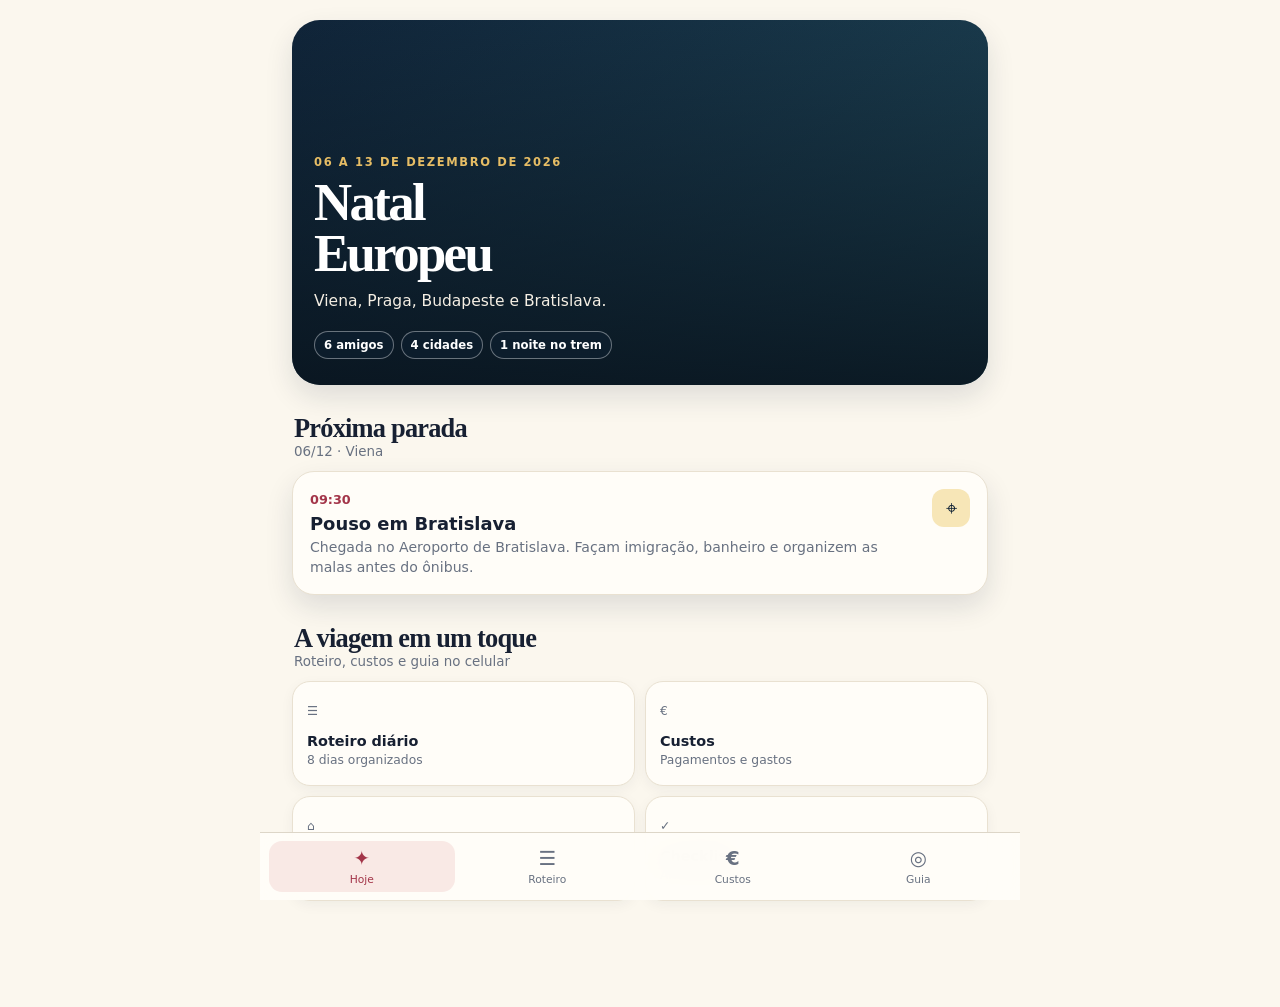
==== index.html @ 15e21fc0 "Publicar PWA do roteiro de Natal 2026 Roteiro interativo, controle de custos, checklist, créditos de" ====
<!doctype html>
<html lang="pt-BR">
<head>
  <meta charset="utf-8">
  <meta name="viewport" content="width=device-width, initial-scale=1, viewport-fit=cover">
  <meta name="theme-color" content="#102235">
  <meta name="description" content="Roteiro interativo de Natal 2026: Viena, Praga, Budapeste e Bratislava.">
  <meta name="apple-mobile-web-app-capable" content="yes">
  <meta name="apple-mobile-web-app-status-bar-style" content="black-translucent">
  <meta name="apple-mobile-web-app-title" content="Natal 2026">
  <link rel="manifest" href="./manifest.json">
  <link rel="apple-touch-icon" href="./assets/icon-192.png">
  <link rel="icon" href="./assets/icon-192.png">
  <link rel="stylesheet" href="./styles.css?v=3">
  <title>Natal 2026 | Roteiro</title>
</head>
<body>
  <main id="app" class="app-shell">
    <section id="screen-home" class="screen is-active" aria-labelledby="home-title"></section>
    <section id="screen-itinerary" class="screen" aria-labelledby="itinerary-title"></section>
    <section id="screen-costs" class="screen" aria-labelledby="costs-title"></section>
    <section id="screen-guide" class="screen" aria-labelledby="guide-title"></section>
  </main>

  <nav class="bottom-nav" aria-label="Navegação principal">
    <button class="nav-button is-active" data-screen="home" type="button"><span class="nav-icon">✦</span><span>Hoje</span></button>
    <button class="nav-button" data-screen="itinerary" type="button"><span class="nav-icon">☰</span><span>Roteiro</span></button>
    <button class="nav-button" data-screen="costs" type="button"><span class="nav-icon">€</span><span>Custos</span></button>
    <button class="nav-button" data-screen="guide" type="button"><span class="nav-icon">◎</span><span>Guia</span></button>
  </nav>

  <dialog id="activity-dialog" class="activity-dialog">
    <article class="dialog-card">
      <button class="dialog-close" type="button" aria-label="Fechar detalhes">×</button>
      <img id="dialog-image" class="dialog-image" alt="">
      <div class="dialog-content">
        <p id="dialog-label" class="eyebrow"></p>
        <h2 id="dialog-title"></h2>
        <p id="dialog-description"></p>
        <div class="dialog-meta">
          <span id="dialog-time"></span>
          <span id="dialog-cost"></span>
        </div>
        <a id="dialog-maps" class="maps-button" href="#" target="_blank" rel="noopener">⌖ Abrir no Google Maps</a>
      </div>
    </article>
  </dialog>

  <template id="toast-template"><div class="toast" role="status"></div></template>
  <script src="./storage.js?v=2"></script>
  <script src="./app.js?v=3"></script>
</body>
</html>
---- styles.css ----
:root {
  --navy: #102235;
  --ink: #172032;
  --cream: #fbf7ee;
  --paper: #fffdf8;
  --gold: #e6bd65;
  --gold-soft: #f7e6b7;
  --wine: #a33549;
  --pine: #205e54;
  --muted: #687181;
  --line: #e9e1d1;
  --shadow: 0 12px 28px rgba(19, 35, 54, .12);
  font-family: Inter, ui-sans-serif, system-ui, -apple-system, BlinkMacSystemFont, "Segoe UI", sans-serif;
  color: var(--ink);
  background: var(--cream);
}
* { box-sizing: border-box; }
html { background: var(--navy); }
body { margin: 0; min-width: 320px; min-height: 100vh; background: var(--cream); }
button, input, select { font: inherit; }
button { cursor: pointer; }
a { color: inherit; }
.app-shell { max-width: 760px; margin: 0 auto; min-height: 100vh; padding-bottom: calc(84px + env(safe-area-inset-bottom)); background: var(--cream); }
.screen { display: none; padding: max(20px, env(safe-area-inset-top)) 18px 22px; }
.screen.is-active { display: block; animation: enter .25s ease; }
@keyframes enter { from { opacity: .45; transform: translateY(6px); } to { opacity: 1; transform: translateY(0); } }

.hero { position: relative; overflow: hidden; min-height: 330px; display: flex; flex-direction: column; justify-content: flex-end; padding: 26px 22px; border-radius: 28px; background: linear-gradient(135deg, #11273d, #214b5c); color: white; box-shadow: var(--shadow); }
.hero::before { content: ""; position: absolute; inset: 0; background: linear-gradient(180deg, rgba(7,16,25,.12), rgba(7,16,25,.82)); z-index: 0; }
.hero::after { content: ""; position: absolute; inset: 0; background-image: var(--hero-image); background-size: cover; background-position: center; opacity: .68; mix-blend-mode: luminosity; }
.hero > * { position: relative; z-index: 1; }
.eyebrow { margin: 0 0 8px; color: var(--gold); text-transform: uppercase; font-size: .72rem; font-weight: 800; letter-spacing: .14em; }
h1 { margin: 0; font-family: Georgia, "Times New Roman", serif; font-size: clamp(2.15rem, 8vw, 3.3rem); line-height: .95; letter-spacing: -.05em; }
.hero-copy { max-width: 29rem; margin: 12px 0 0; font-size: .97rem; line-height: 1.5; color: #f5efe4; }
.route-chips { display: flex; flex-wrap: wrap; gap: 7px; margin-top: 18px; }
.route-chips span, .tag { border: 1px solid rgba(255,255,255,.38); padding: 6px 9px; border-radius: 999px; font-size: .73rem; font-weight: 700; background: rgba(16,34,53,.48); backdrop-filter: blur(6px); }
.section-heading { display: flex; align-items: end; justify-content: space-between; margin: 28px 2px 12px; }
.section-heading h2, .page-title { margin: 0; font-family: Georgia, "Times New Roman", serif; font-size: 1.65rem; letter-spacing: -.03em; }
.section-heading p { margin: 0; color: var(--muted); font-size: .84rem; }

.next-card { border-radius: 22px; padding: 17px; background: var(--paper); box-shadow: var(--shadow); border: 1px solid var(--line); }
.next-card .next-row { display: flex; align-items: start; justify-content: space-between; gap: 12px; }
.next-time { color: var(--wine); font-size: .8rem; font-weight: 800; }
.next-card h3 { margin: 5px 0 4px; font-size: 1.12rem; }
.next-card p { margin: 0; color: var(--muted); font-size: .88rem; line-height: 1.4; }
.mini-map { display: inline-flex; align-items: center; justify-content: center; width: 38px; height: 38px; flex: none; border: 0; border-radius: 12px; background: var(--gold-soft); color: var(--navy); text-decoration: none; font-size: 1.25rem; }

.quick-grid { display: grid; grid-template-columns: repeat(2, 1fr); gap: 10px; }
.quick-card { text-align: left; border: 1px solid var(--line); min-height: 105px; padding: 14px; border-radius: 18px; background: var(--paper); color: var(--ink); box-shadow: 0 4px 13px rgba(24,40,55,.05); }
.quick-card:active, .timeline-item:active, .nav-button:active { transform: scale(.98); }
.quick-card strong { display: block; margin-top: 14px; font-size: .9rem; }
.quick-card span { color: var(--muted); font-size: .77rem; }
.quick-icon { font-size: 1.25rem; }

.page-intro { margin-bottom: 18px; }
.page-title + p { margin: 7px 0 0; color: var(--muted); line-height: 1.45; }
.day-tabs { display: flex; gap: 8px; overflow-x: auto; padding: 2px 1px 12px; scrollbar-width: none; }
.day-tabs::-webkit-scrollbar { display: none; }
.day-tab { min-width: 78px; padding: 10px 10px; border: 1px solid var(--line); border-radius: 15px; background: var(--paper); color: var(--muted); text-align: left; }
.day-tab strong, .day-tab span { display: block; }
.day-tab strong { font-size: .82rem; }
.day-tab span { font-size: .7rem; margin-top: 2px; }
.day-tab.is-active { background: var(--navy); border-color: var(--navy); color: white; box-shadow: 0 7px 14px rgba(16,34,53,.2); }
.day-summary { display: flex; gap: 9px; align-items: center; margin: 3px 0 16px; }
.day-summary img { width: 70px; height: 70px; object-fit: cover; border-radius: 17px; }
.day-summary h2 { margin: 0; font-family: Georgia, "Times New Roman", serif; font-size: 1.3rem; }
.day-summary p { margin: 4px 0 0; font-size: .83rem; line-height: 1.4; color: var(--muted); }
.timeline { padding-left: 19px; border-left: 2px solid var(--gold-soft); margin: 10px 0; }
.timeline-item { position: relative; display: block; width: 100%; margin: 0 0 12px; padding: 14px 14px 14px 16px; border: 1px solid var(--line); border-radius: 18px; text-align: left; background: var(--paper); color: var(--ink); box-shadow: 0 4px 12px rgba(24,40,55,.04); }
.timeline-item::before { content: ""; position: absolute; left: -25px; top: 20px; width: 10px; height: 10px; border-radius: 50%; background: var(--wine); border: 3px solid var(--cream); }
.timeline-top { display: flex; justify-content: space-between; align-items: baseline; gap: 8px; }
.timeline-time { color: var(--wine); font-size: .75rem; font-weight: 800; }
.timeline-city { color: var(--muted); font-size: .72rem; }
.timeline-item h3 { margin: 5px 0; font-size: .98rem; }
.timeline-item p { margin: 0; color: var(--muted); font-size: .83rem; line-height: 1.4; }
.timeline-flag { display: inline-block; margin-top: 8px; color: var(--pine); font-size: .72rem; font-weight: 800; }

.cost-hero { margin-top: 8px; padding: 20px; border-radius: 22px; color: white; background: linear-gradient(135deg, var(--pine), var(--navy)); box-shadow: var(--shadow); }
.cost-hero .total-number { margin: 4px 0 0; font: 2.4rem/1 Georgia, "Times New Roman", serif; color: var(--gold); }
.cost-hero p { margin: 8px 0 0; font-size: .82rem; color: #d8e6e2; }
.cost-progress { margin-top: 16px; height: 8px; border-radius: 999px; background: rgba(255,255,255,.2); overflow: hidden; }
.cost-progress span { display: block; height: 100%; border-radius: inherit; background: var(--gold); }
.cost-list { display: grid; gap: 9px; }
.cost-item { display: flex; gap: 10px; align-items: center; padding: 13px; border: 1px solid var(--line); border-radius: 17px; background: var(--paper); }
.cost-item.is-paid { border-color: #b9dbcf; background: #f2fbf6; }
.cost-check { width: 23px; height: 23px; flex: none; accent-color: var(--pine); }
.cost-details { flex: 1; min-width: 0; }
.cost-details strong, .cost-details small { display: block; }
.cost-details strong { font-size: .9rem; }
.cost-details small { color: var(--muted); margin-top: 3px; font-size: .72rem; line-height: 1.35; }
.cost-value { font-weight: 800; font-size: .9rem; white-space: nowrap; }
.status-label { display: inline-block; margin-top: 4px; color: var(--pine); font-size: .68rem; font-weight: 800; }
.expense-form { display: grid; grid-template-columns: 1.3fr .8fr auto; gap: 8px; padding: 12px; border-radius: 18px; background: #f1ece0; }
.expense-form input, .expense-form select { min-width: 0; padding: 10px; border: 1px solid #d9cfbb; border-radius: 11px; background: white; }
.primary-button { border: 0; padding: 10px 13px; border-radius: 11px; background: var(--wine); color: white; font-weight: 800; }
.expense-list { display: grid; gap: 7px; margin-top: 10px; }
.expense-row { display: flex; gap: 8px; align-items: center; padding: 10px 3px; border-bottom: 1px dashed var(--line); font-size: .84rem; }
.expense-row span:first-child { flex: 1; }
.delete-expense { border: 0; background: none; color: var(--wine); font-size: 1.1rem; }

.guide-card { margin-bottom: 12px; padding: 16px; border: 1px solid var(--line); border-radius: 20px; background: var(--paper); }
.guide-card h3 { margin: 0 0 9px; font-size: 1rem; }
.guide-card p { margin: 0; color: var(--muted); font-size: .84rem; line-height: 1.5; }
.stay-row, .link-row { display: flex; gap: 11px; align-items: center; padding: 11px 0; border-bottom: 1px solid var(--line); }
.stay-row:last-child, .link-row:last-child { border-bottom: 0; }
.stay-icon { width: 32px; height: 32px; display: grid; place-items: center; border-radius: 10px; background: var(--gold-soft); }
.stay-row strong, .stay-row small { display: block; }
.stay-row small { margin-top: 3px; color: var(--muted); font-size: .74rem; }
.link-row { text-decoration: none; color: var(--ink); font-weight: 700; font-size: .86rem; }
.link-row span:last-child { margin-left: auto; color: var(--wine); }
.checklist { display: grid; gap: 4px; }
.check-row { display: flex; align-items: center; gap: 10px; padding: 9px 0; border-bottom: 1px solid var(--line); font-size: .86rem; }
.check-row input { width: 19px; height: 19px; accent-color: var(--pine); }
.check-row.is-done span { text-decoration: line-through; color: var(--muted); }
.install-note { padding: 12px; border-radius: 14px; color: #56391b; background: #fff1c9; font-size: .82rem; line-height: 1.5; }

.bottom-nav { position: fixed; z-index: 20; left: 50%; bottom: 0; transform: translateX(-50%); width: min(760px, 100%); display: grid; grid-template-columns: repeat(4, 1fr); padding: 8px 9px calc(8px + env(safe-area-inset-bottom)); border-top: 1px solid rgba(218,211,196,.9); background: rgba(255,253,248,.95); backdrop-filter: blur(16px); }
.nav-button { display: grid; gap: 3px; place-items: center; border: 0; padding: 6px 1px; border-radius: 13px; color: var(--muted); background: transparent; font-size: .67rem; }
.nav-icon { font-size: 1.23rem; font-weight: 800; }
.nav-button.is-active { color: var(--wine); background: #f9e9e5; }

.activity-dialog { width: min(540px, calc(100% - 26px)); max-height: 88vh; overflow: auto; padding: 0; border: 0; border-radius: 24px; background: var(--paper); box-shadow: 0 24px 65px rgba(0,0,0,.42); }
.activity-dialog::backdrop { background: rgba(10,24,38,.68); backdrop-filter: blur(3px); }
.dialog-card { position: relative; }
.dialog-image { display: block; width: 100%; height: 205px; object-fit: cover; background: var(--navy); }
.dialog-content { padding: 19px; }
.dialog-content h2 { margin: 0 0 9px; font: 1.55rem/1.05 Georgia, "Times New Roman", serif; }
.dialog-content > p:not(.eyebrow) { margin: 0; color: var(--muted); line-height: 1.5; font-size: .91rem; }
.dialog-meta { display: flex; flex-wrap: wrap; gap: 7px; margin: 15px 0; }
.dialog-meta span { padding: 7px 9px; border-radius: 999px; background: #f0eadc; font-size: .75rem; font-weight: 700; }
.dialog-close { position: absolute; z-index: 1; top: 10px; right: 10px; width: 36px; height: 36px; border: 0; border-radius: 50%; background: rgba(10,24,38,.68); color: white; font-size: 1.45rem; }
.maps-button { display: block; padding: 13px 15px; border-radius: 13px; background: var(--pine); color: white; text-align: center; text-decoration: none; font-weight: 800; }
.toast { position: fixed; z-index: 30; left: 50%; bottom: 96px; transform: translateX(-50%); padding: 11px 14px; border-radius: 999px; color: white; background: var(--navy); box-shadow: var(--shadow); font-size: .82rem; }
@media (min-width: 760px) { .screen { padding-left: 32px; padding-right: 32px; } .hero { min-height: 365px; } }
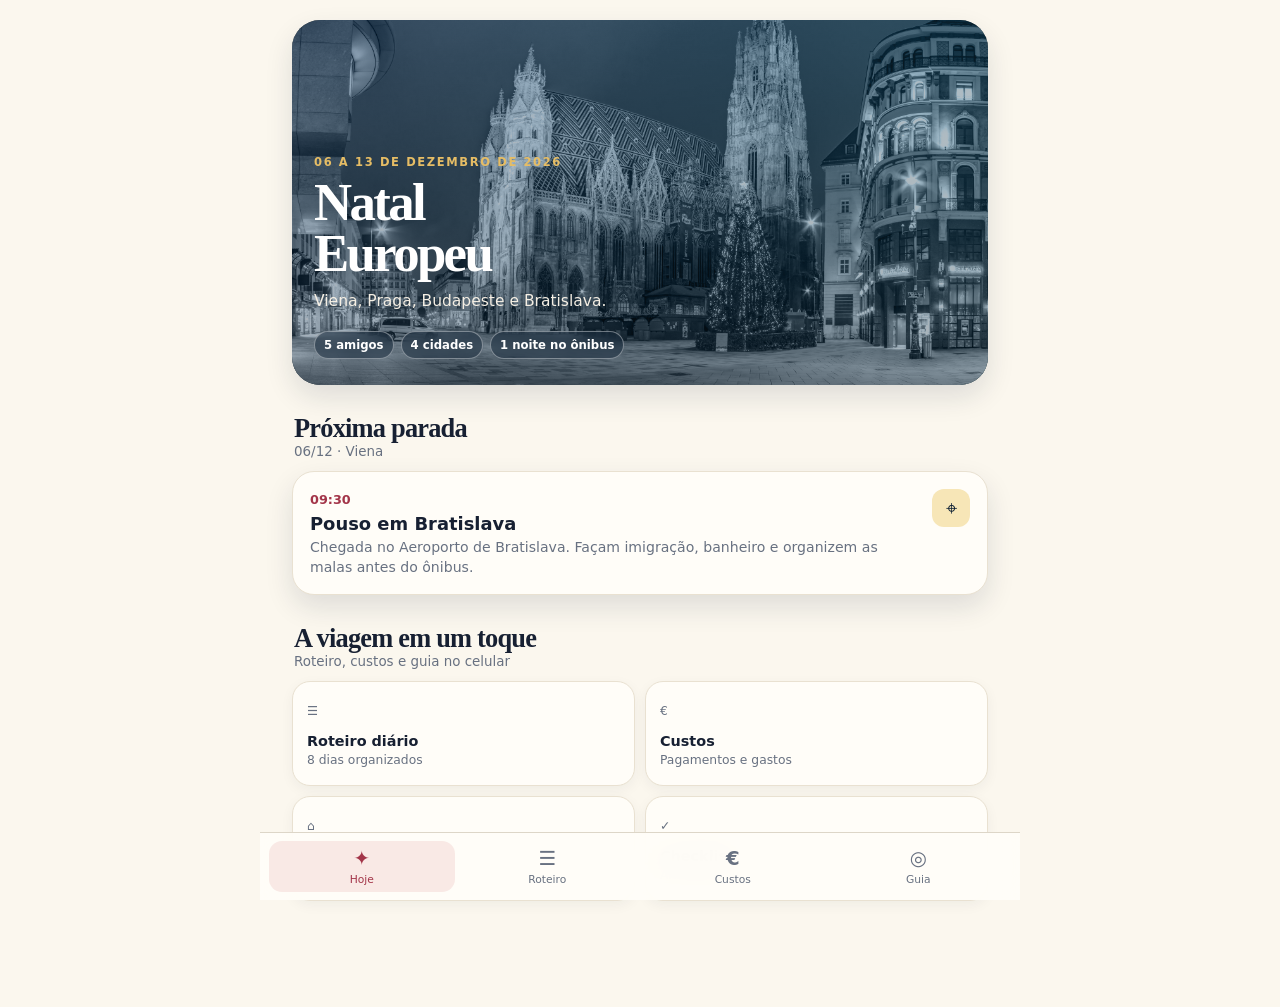
==== commit 824a233e: "Atualiza grupo, hospedagem e custos individuais de dezembro" ====
--- a/index.html
+++ b/index.html
@@ -48,6 +48,6 @@
 
   <template id="toast-template"><div class="toast" role="status"></div></template>
   <script src="./storage.js?v=2"></script>
-  <script src="./app.js?v=3"></script>
+  <script src="./app.js?v=4"></script>
 </body>
 </html>
